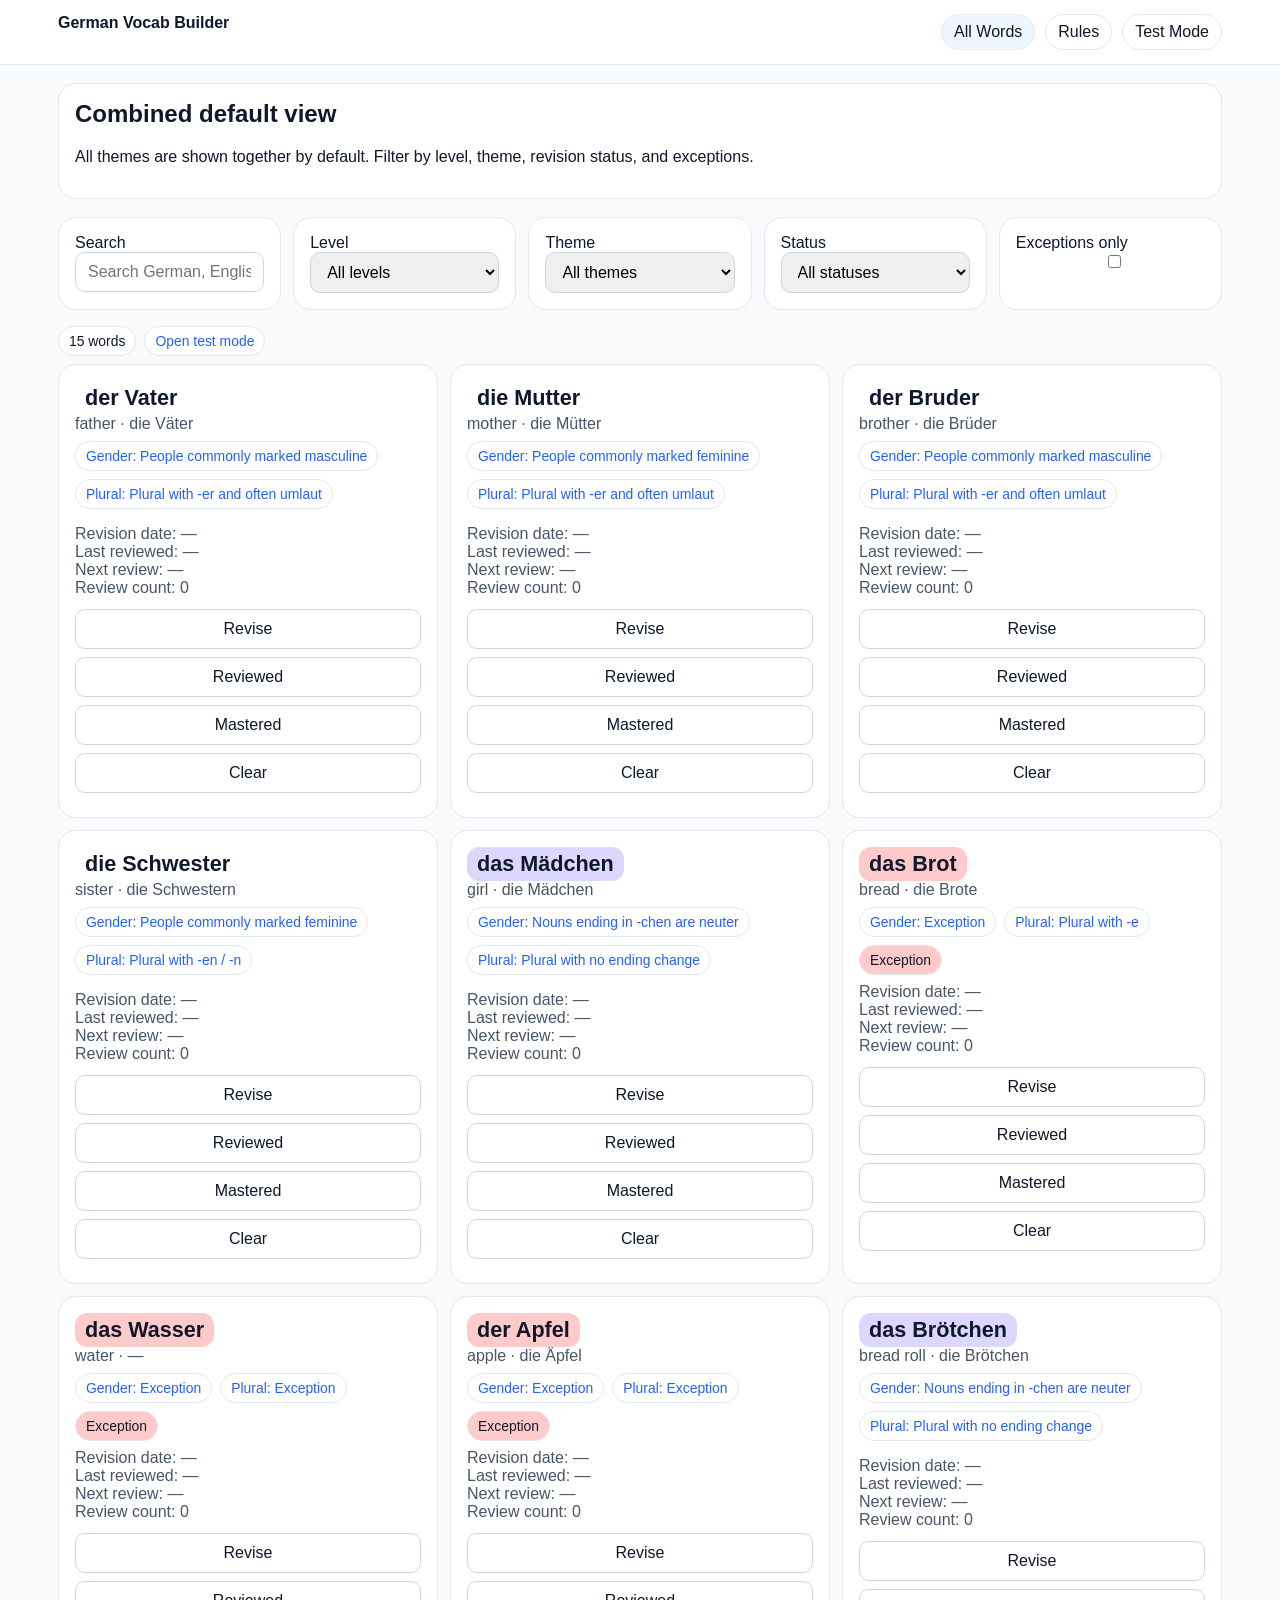
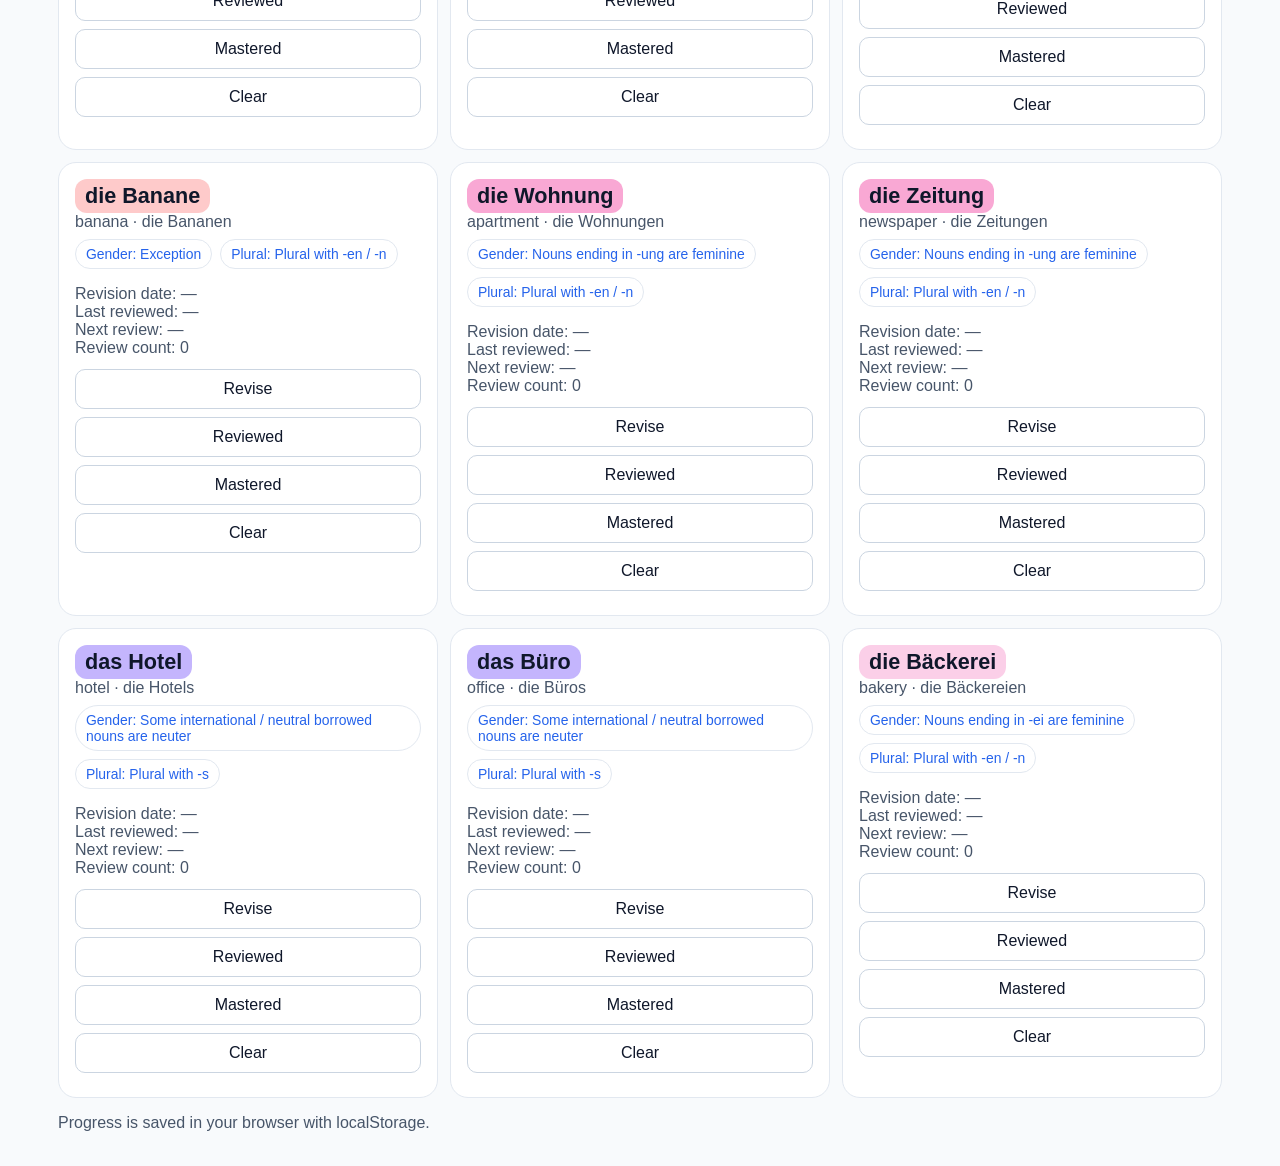
==== index.html @ 52e30374 "Initial upload" ====
<!doctype html><html><head><meta charset="utf-8"><meta name="viewport" content="width=device-width,initial-scale=1"><title>German Vocab Builder</title><link rel="stylesheet" href="assets/style.css"></head><body><header><div class="topbar"><div class="brand">German Vocab Builder</div><nav class="nav"><a class="active" href="index.html">All Words</a><a href="rules.html">Rules</a><a href="test.html">Test Mode</a></nav></div></header><main><section class="hero"><h1 style="margin-top:0">Combined default view</h1><p>All themes are shown together by default. Filter by level, theme, revision status, and exceptions.</p></section><section class="controls"><div class="control"><label>Search</label><input id="searchInput" placeholder="Search German, English, plural"></div><div class="control"><label>Level</label><select id="levelFilter"><option value="">All levels</option><option value="A1">A1</option><option value="A2">A2</option><option value="B1">B1</option></select></div><div class="control"><label>Theme</label><select id="themeFilter"><option value="">All themes</option></select></div><div class="control"><label>Status</label><select id="statusFilter"><option value="">All statuses</option><option value="revision">Marked for revision</option><option value="due">Due today / overdue</option><option value="mastered">Mastered</option><option value="new">New</option></select></div><div class="control"><label>Exceptions only</label><input id="exceptionOnly" type="checkbox"></div></section><div class="stats"><div class="stat" id="resultsCount">0 words</div><div class="stat"><a href="test.html">Open test mode</a></div></div><section id="cards" class="grid"></section><p class="small">Progress is saved in your browser with localStorage.</p></main><script src="assets/app.js"></script><script src="assets/index.js"></script></body></html>
---- assets/style.css ----
:root{--bg:#f8fafc;--card:#fff;--line:#e2e8f0;--text:#0f172a;--muted:#475569;--accent:#2563eb;--chip:#eff6ff}*{box-sizing:border-box}body{margin:0;font-family:Arial,Helvetica,sans-serif;color:var(--text);background:var(--bg)}a{color:var(--accent);text-decoration:none}a:hover{text-decoration:underline}header{position:sticky;top:0;background:#ffffffee;backdrop-filter:blur(10px);border-bottom:1px solid var(--line)}.topbar{max-width:1200px;margin:auto;padding:14px 18px;display:flex;gap:12px;justify-content:space-between;flex-wrap:wrap}.brand{font-weight:700}.nav{display:flex;gap:10px;flex-wrap:wrap}.nav a,button{background:var(--card);border:1px solid var(--line);padding:8px 12px;border-radius:999px;color:var(--text)}.nav a.active{background:var(--chip)}main{max-width:1200px;margin:auto;padding:18px}.hero,.control,.panel,.card,.rule-box{background:var(--card);border:1px solid var(--line);border-radius:18px;padding:16px}.hero{margin-bottom:18px}.controls,.test-controls,.grid{display:grid;gap:12px}.controls,.test-controls{grid-template-columns:repeat(auto-fit,minmax(180px,1fr));margin:16px 0}.grid{grid-template-columns:repeat(auto-fit,minmax(290px,1fr))}input,select,button{width:100%;padding:10px 12px;border-radius:10px;border:1px solid #cbd5e1;font:inherit}.primary{background:var(--accent);color:#fff;border-color:var(--accent)}.word{font-size:1.35rem;font-weight:700}.rule-colored{display:inline-block;padding:4px 10px;border-radius:12px}.meta,.small{color:var(--muted)}.row,.stats{display:flex;gap:8px;flex-wrap:wrap;align-items:center;margin:8px 0}.badge,.stat{display:inline-flex;align-items:center;border-radius:999px;padding:6px 10px;font-size:.87rem;border:1px solid var(--line);background:#fff}.table-like{display:grid;gap:12px}.answer{margin-top:12px;padding:12px;border-radius:12px;background:#fff;border:1px solid var(--line)}.correct{background:#f0fdf4;border-color:#86efac}.incorrect{background:#fef2f2;border-color:#fca5a5}
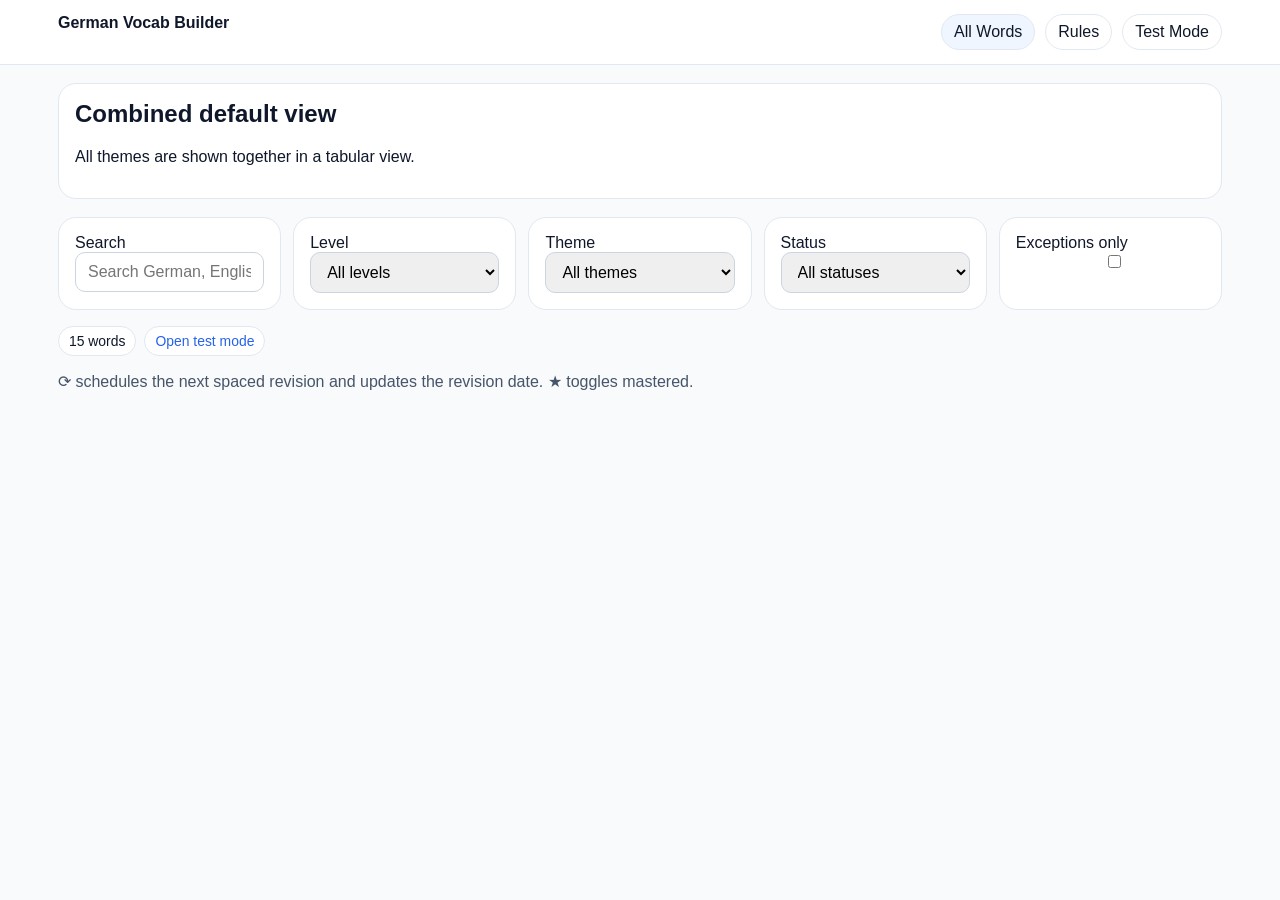
==== commit b1aee29c: "Update index.html" ====
--- a/index.html
+++ b/index.html
@@ -1 +1,80 @@
-<!doctype html><html><head><meta charset="utf-8"><meta name="viewport" content="width=device-width,initial-scale=1"><title>German Vocab Builder</title><link rel="stylesheet" href="assets/style.css"></head><body><header><div class="topbar"><div class="brand">German Vocab Builder</div><nav class="nav"><a class="active" href="index.html">All Words</a><a href="rules.html">Rules</a><a href="test.html">Test Mode</a></nav></div></header><main><section class="hero"><h1 style="margin-top:0">Combined default view</h1><p>All themes are shown together by default. Filter by level, theme, revision status, and exceptions.</p></section><section class="controls"><div class="control"><label>Search</label><input id="searchInput" placeholder="Search German, English, plural"></div><div class="control"><label>Level</label><select id="levelFilter"><option value="">All levels</option><option value="A1">A1</option><option value="A2">A2</option><option value="B1">B1</option></select></div><div class="control"><label>Theme</label><select id="themeFilter"><option value="">All themes</option></select></div><div class="control"><label>Status</label><select id="statusFilter"><option value="">All statuses</option><option value="revision">Marked for revision</option><option value="due">Due today / overdue</option><option value="mastered">Mastered</option><option value="new">New</option></select></div><div class="control"><label>Exceptions only</label><input id="exceptionOnly" type="checkbox"></div></section><div class="stats"><div class="stat" id="resultsCount">0 words</div><div class="stat"><a href="test.html">Open test mode</a></div></div><section id="cards" class="grid"></section><p class="small">Progress is saved in your browser with localStorage.</p></main><script src="assets/app.js"></script><script src="assets/index.js"></script></body></html>+<!doctype html>
+<html>
+<head>
+  <meta charset="utf-8">
+  <meta name="viewport" content="width=device-width,initial-scale=1">
+  <title>German Vocab Builder</title>
+  <link rel="stylesheet" href="assets/style.css">
+</head>
+<body>
+<header>
+  <div class="topbar">
+    <div class="brand">German Vocab Builder</div>
+    <nav class="nav">
+      <a class="active" href="index.html">All Words</a>
+      <a href="rules.html">Rules</a>
+      <a href="test.html">Test Mode</a>
+    </nav>
+  </div>
+</header>
+
+<main>
+  <section class="hero">
+    <h1 style="margin-top:0">Combined default view</h1>
+    <p>All themes are shown together in a tabular view.</p>
+  </section>
+
+  <section class="controls">
+    <div class="control">
+      <label>Search</label>
+      <input id="searchInput" placeholder="Search German, English, plural, exception">
+    </div>
+
+    <div class="control">
+      <label>Level</label>
+      <select id="levelFilter">
+        <option value="">All levels</option>
+        <option value="A1">A1</option>
+        <option value="A2">A2</option>
+        <option value="B1">B1</option>
+      </select>
+    </div>
+
+    <div class="control">
+      <label>Theme</label>
+      <select id="themeFilter">
+        <option value="">All themes</option>
+      </select>
+    </div>
+
+    <div class="control">
+      <label>Status</label>
+      <select id="statusFilter">
+        <option value="">All statuses</option>
+        <option value="revision">Marked for revision</option>
+        <option value="due">Due today / overdue</option>
+        <option value="mastered">Mastered</option>
+        <option value="new">New</option>
+      </select>
+    </div>
+
+    <div class="control">
+      <label>Exceptions only</label>
+      <input id="exceptionOnly" type="checkbox">
+    </div>
+  </section>
+
+  <div class="stats">
+    <div class="stat" id="resultsCount">0 words</div>
+    <div class="stat"><a href="test.html">Open test mode</a></div>
+  </div>
+
+  <section id="tableHost"></section>
+
+  <p class="small">⟳ schedules the next spaced revision and updates the revision date. ★ toggles mastered.</p>
+</main>
+
+<script src="assets/app.js"></script>
+<script src="assets/index.js"></script>
+</body>
+</html>
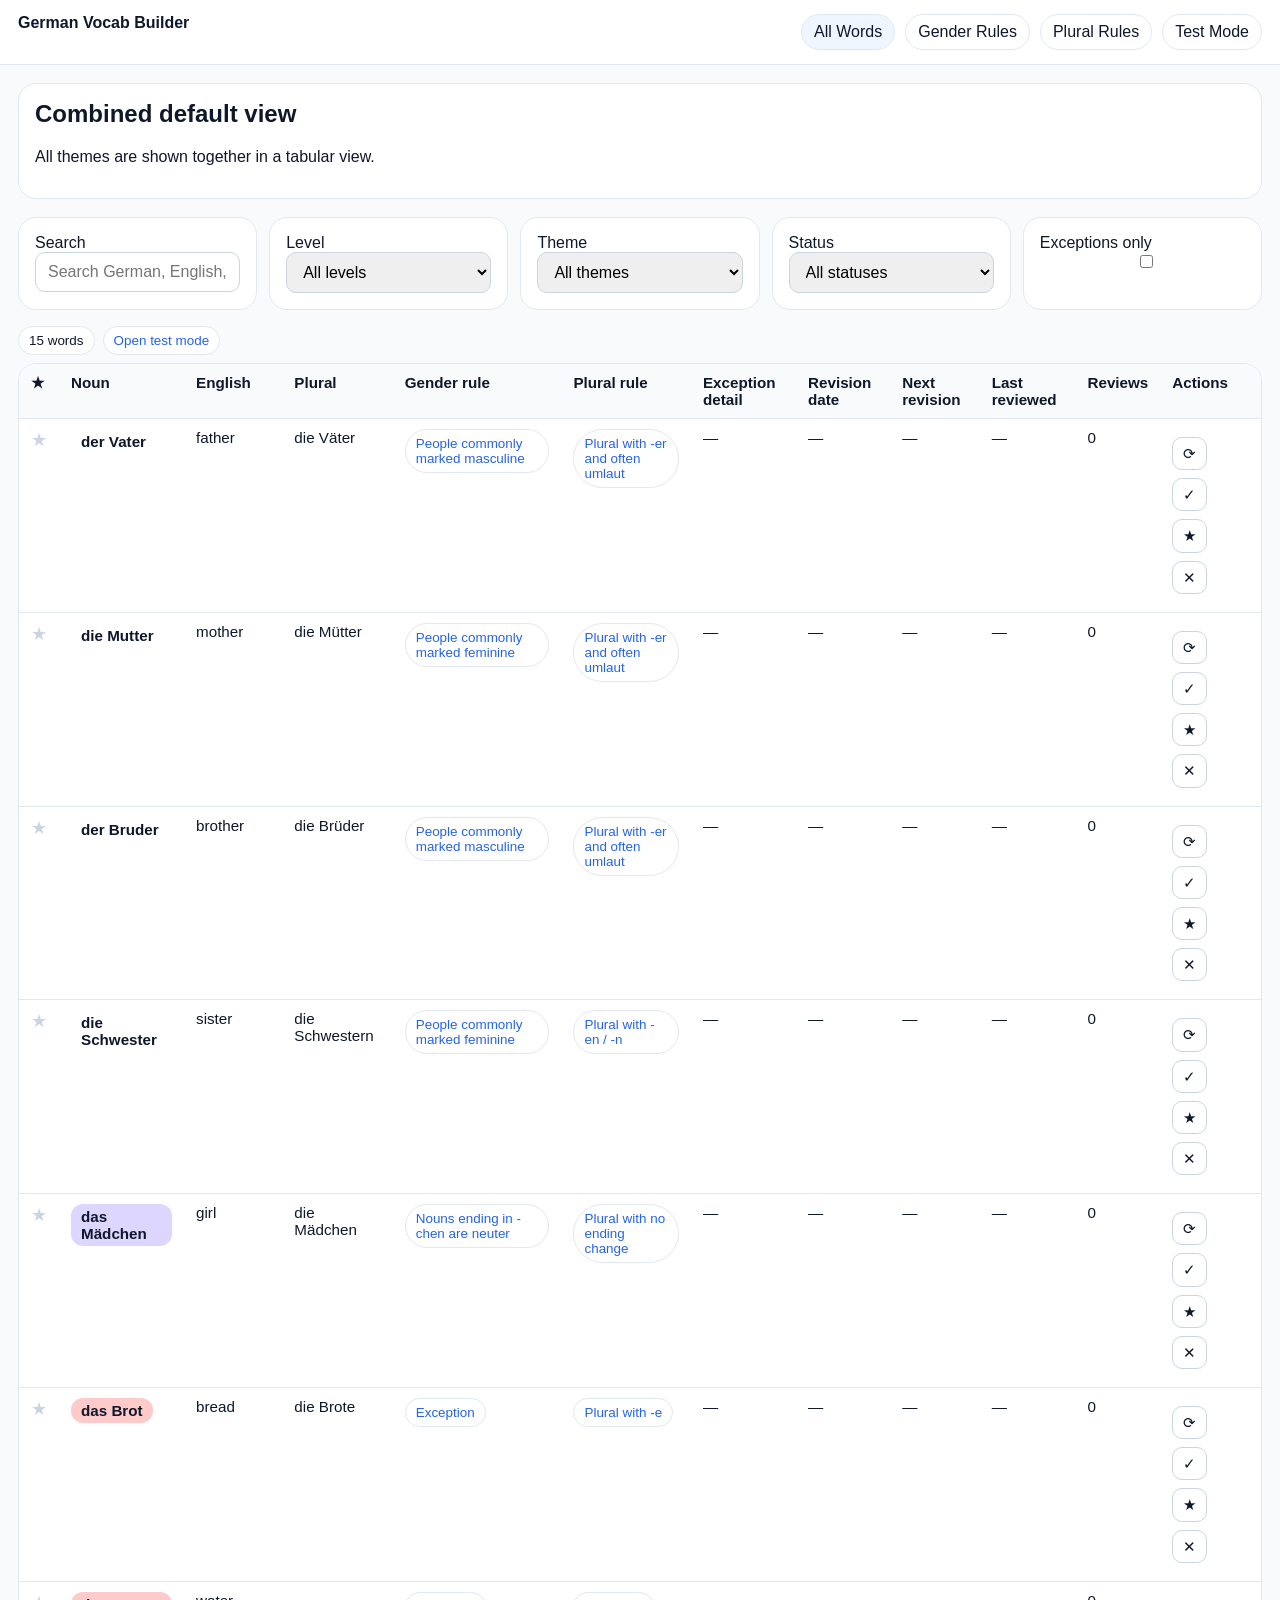
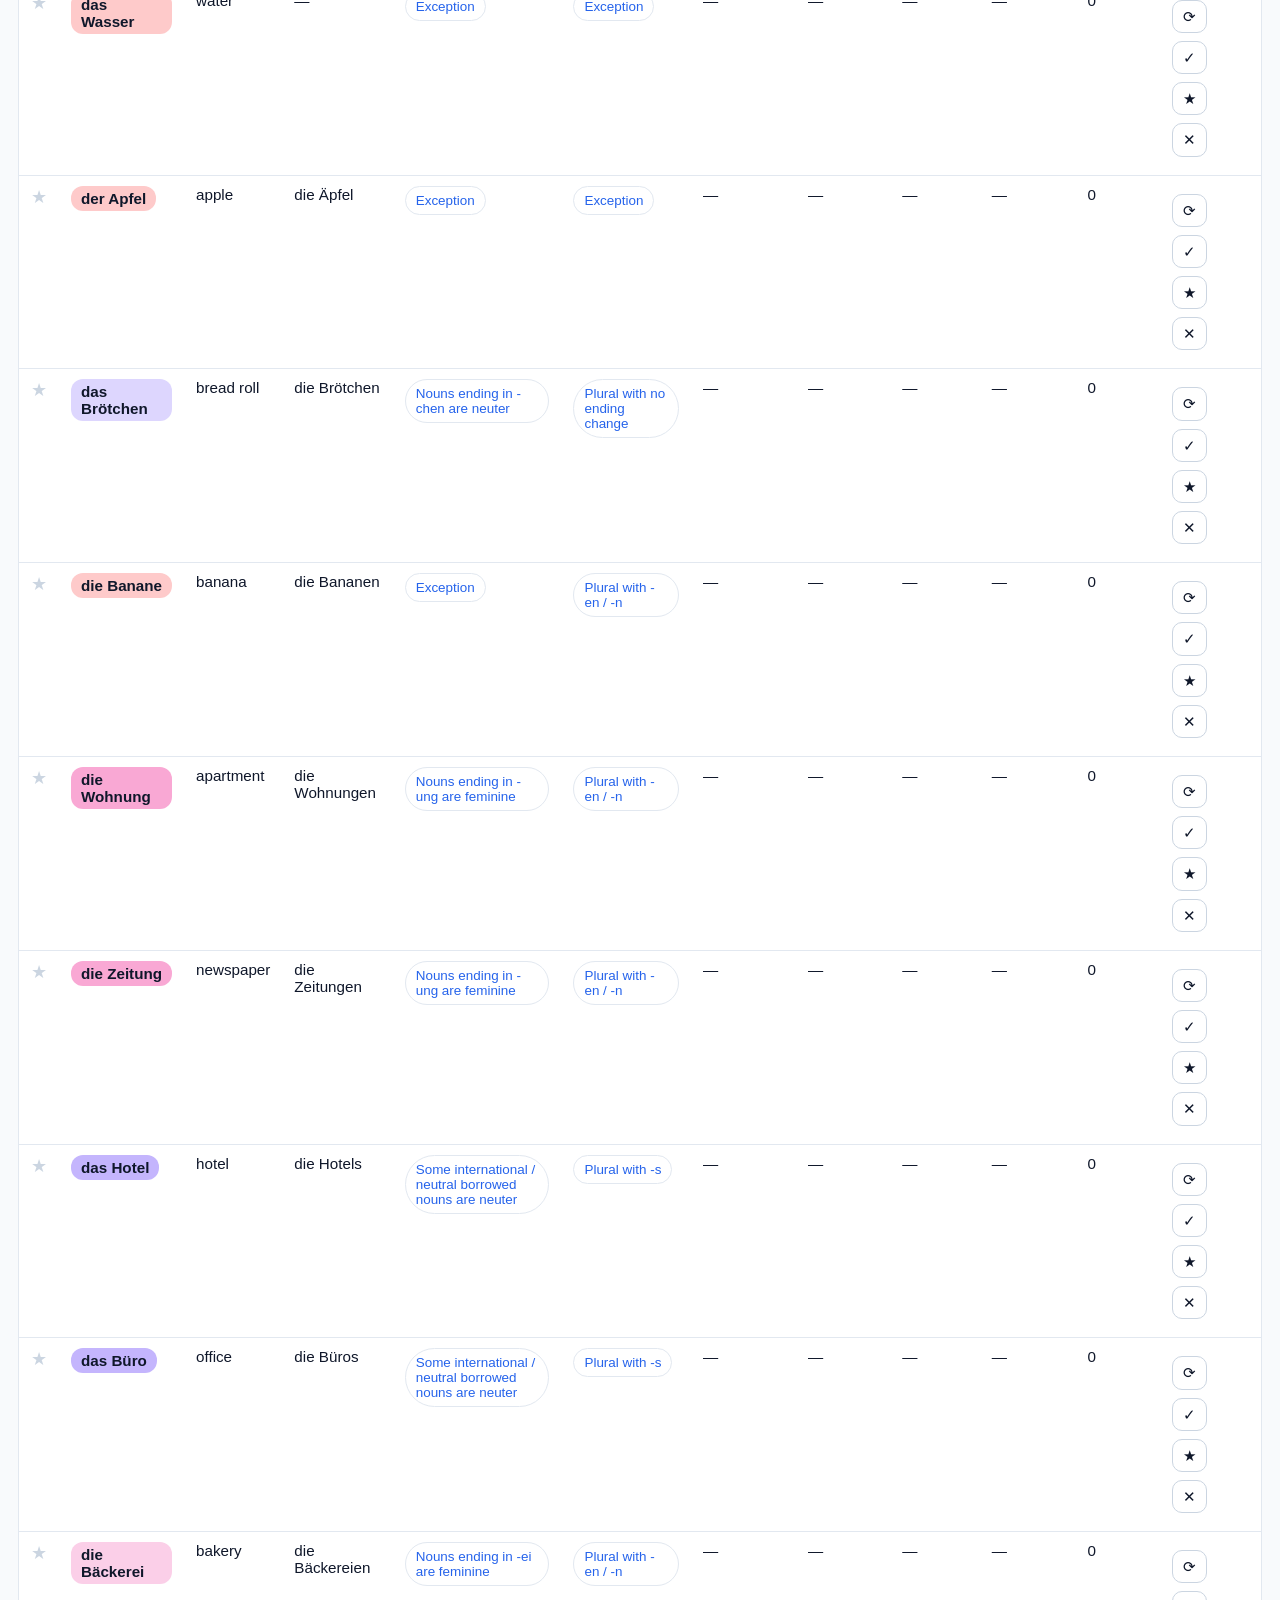
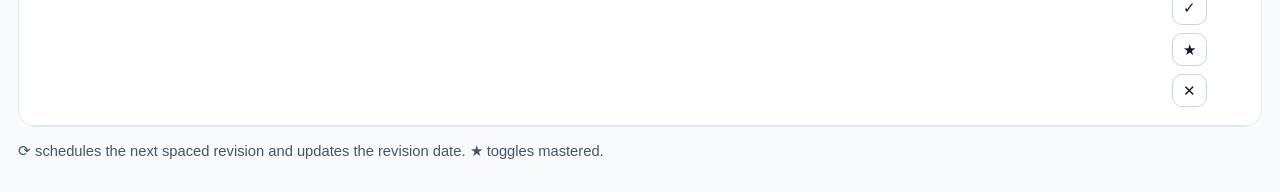
==== commit 22da4465: "Update index.html" ====
--- a/index.html
+++ b/index.html
@@ -11,10 +11,11 @@
   <div class="topbar">
     <div class="brand">German Vocab Builder</div>
     <nav class="nav">
-      <a class="active" href="index.html">All Words</a>
-      <a href="rules.html">Rules</a>
-      <a href="test.html">Test Mode</a>
-    </nav>
+  <a class="active" href="index.html">All Words</a>
+  <a href="gender-rules.html">Gender Rules</a>
+  <a href="plural-rules.html">Plural Rules</a>
+  <a href="test.html">Test Mode</a>
+</nav>
   </div>
 </header>
 
--- a/assets/style.css
+++ b/assets/style.css
@@ -1 +1,155 @@
-:root{--bg:#f8fafc;--card:#fff;--line:#e2e8f0;--text:#0f172a;--muted:#475569;--accent:#2563eb;--chip:#eff6ff}*{box-sizing:border-box}body{margin:0;font-family:Arial,Helvetica,sans-serif;color:var(--text);background:var(--bg)}a{color:var(--accent);text-decoration:none}a:hover{text-decoration:underline}header{position:sticky;top:0;background:#ffffffee;backdrop-filter:blur(10px);border-bottom:1px solid var(--line)}.topbar{max-width:1200px;margin:auto;padding:14px 18px;display:flex;gap:12px;justify-content:space-between;flex-wrap:wrap}.brand{font-weight:700}.nav{display:flex;gap:10px;flex-wrap:wrap}.nav a,button{background:var(--card);border:1px solid var(--line);padding:8px 12px;border-radius:999px;color:var(--text)}.nav a.active{background:var(--chip)}main{max-width:1200px;margin:auto;padding:18px}.hero,.control,.panel,.card,.rule-box{background:var(--card);border:1px solid var(--line);border-radius:18px;padding:16px}.hero{margin-bottom:18px}.controls,.test-controls,.grid{display:grid;gap:12px}.controls,.test-controls{grid-template-columns:repeat(auto-fit,minmax(180px,1fr));margin:16px 0}.grid{grid-template-columns:repeat(auto-fit,minmax(290px,1fr))}input,select,button{width:100%;padding:10px 12px;border-radius:10px;border:1px solid #cbd5e1;font:inherit}.primary{background:var(--accent);color:#fff;border-color:var(--accent)}.word{font-size:1.35rem;font-weight:700}.rule-colored{display:inline-block;padding:4px 10px;border-radius:12px}.meta,.small{color:var(--muted)}.row,.stats{display:flex;gap:8px;flex-wrap:wrap;align-items:center;margin:8px 0}.badge,.stat{display:inline-flex;align-items:center;border-radius:999px;padding:6px 10px;font-size:.87rem;border:1px solid var(--line);background:#fff}.table-like{display:grid;gap:12px}.answer{margin-top:12px;padding:12px;border-radius:12px;background:#fff;border:1px solid var(--line)}.correct{background:#f0fdf4;border-color:#86efac}.incorrect{background:#fef2f2;border-color:#fca5a5}+:root{
+  --bg:#f8fafc;
+  --card:#fff;
+  --line:#e2e8f0;
+  --text:#0f172a;
+  --muted:#475569;
+  --accent:#2563eb;
+  --chip:#eff6ff;
+  --star:#f59e0b;
+}
+*{box-sizing:border-box}
+body{
+  margin:0;
+  font-family:Arial,Helvetica,sans-serif;
+  color:var(--text);
+  background:var(--bg)
+}
+a{color:var(--accent);text-decoration:none}
+a:hover{text-decoration:underline}
+header{
+  position:sticky;
+  top:0;
+  background:#ffffffee;
+  backdrop-filter:blur(10px);
+  border-bottom:1px solid var(--line);
+  z-index:10
+}
+.topbar{
+  max-width:1400px;
+  margin:auto;
+  padding:14px 18px;
+  display:flex;
+  gap:12px;
+  justify-content:space-between;
+  flex-wrap:wrap
+}
+.brand{font-weight:700}
+.nav{display:flex;gap:10px;flex-wrap:wrap}
+.nav a,button{
+  background:var(--card);
+  border:1px solid var(--line);
+  padding:8px 12px;
+  border-radius:999px;
+  color:var(--text);
+  cursor:pointer
+}
+.nav a.active{background:var(--chip)}
+main{
+  max-width:1400px;
+  margin:auto;
+  padding:18px
+}
+.hero,.control,.panel,.rule-box{
+  background:var(--card);
+  border:1px solid var(--line);
+  border-radius:18px;
+  padding:16px
+}
+.hero{margin-bottom:18px}
+.controls,.test-controls{
+  display:grid;
+  gap:12px;
+  grid-template-columns:repeat(auto-fit,minmax(180px,1fr));
+  margin:16px 0
+}
+input,select,button{
+  width:100%;
+  padding:10px 12px;
+  border-radius:10px;
+  border:1px solid #cbd5e1;
+  font:inherit
+}
+.primary{
+  background:var(--accent);
+  color:#fff;
+  border-color:var(--accent)
+}
+.row,.stats{
+  display:flex;
+  gap:8px;
+  flex-wrap:wrap;
+  align-items:center;
+  margin:8px 0
+}
+.badge,.stat{
+  display:inline-flex;
+  align-items:center;
+  border-radius:999px;
+  padding:6px 10px;
+  font-size:.84rem;
+  border:1px solid var(--line);
+  background:#fff
+}
+.small{
+  color:var(--muted);
+  font-size:.92rem
+}
+.table-wrap{
+  overflow:auto;
+  background:#fff;
+  border:1px solid var(--line);
+  border-radius:18px
+}
+.vocab-table{
+  width:100%;
+  border-collapse:collapse;
+  font-size:.95rem
+}
+.vocab-table th,.vocab-table td{
+  padding:10px 12px;
+  border-bottom:1px solid var(--line);
+  vertical-align:top;
+  text-align:left
+}
+.vocab-table th{
+  position:sticky;
+  top:0;
+  background:#f8fafc;
+  z-index:1
+}
+.vocab-table tr:hover{background:#fafcff}
+.word-pill{
+  display:inline-block;
+  padding:4px 10px;
+  border-radius:12px;
+  font-weight:700
+}
+.exception{background:#fecaca}
+.star{
+  font-size:1.15rem;
+  color:#cbd5e1
+}
+.star.filled{color:var(--star)}
+.icon-btn{
+  width:auto;
+  padding:8px 10px;
+  border-radius:10px;
+  line-height:1
+}
+.answer{
+  margin-top:12px;
+  padding:12px;
+  border-radius:12px;
+  background:#fff;
+  border:1px solid var(--line)
+}
+.correct{
+  background:#f0fdf4;
+  border-color:#86efac
+}
+.incorrect{
+  background:#fef2f2;
+  border-color:#fca5a5
+}
+.table-like{display:grid;gap:12px}
